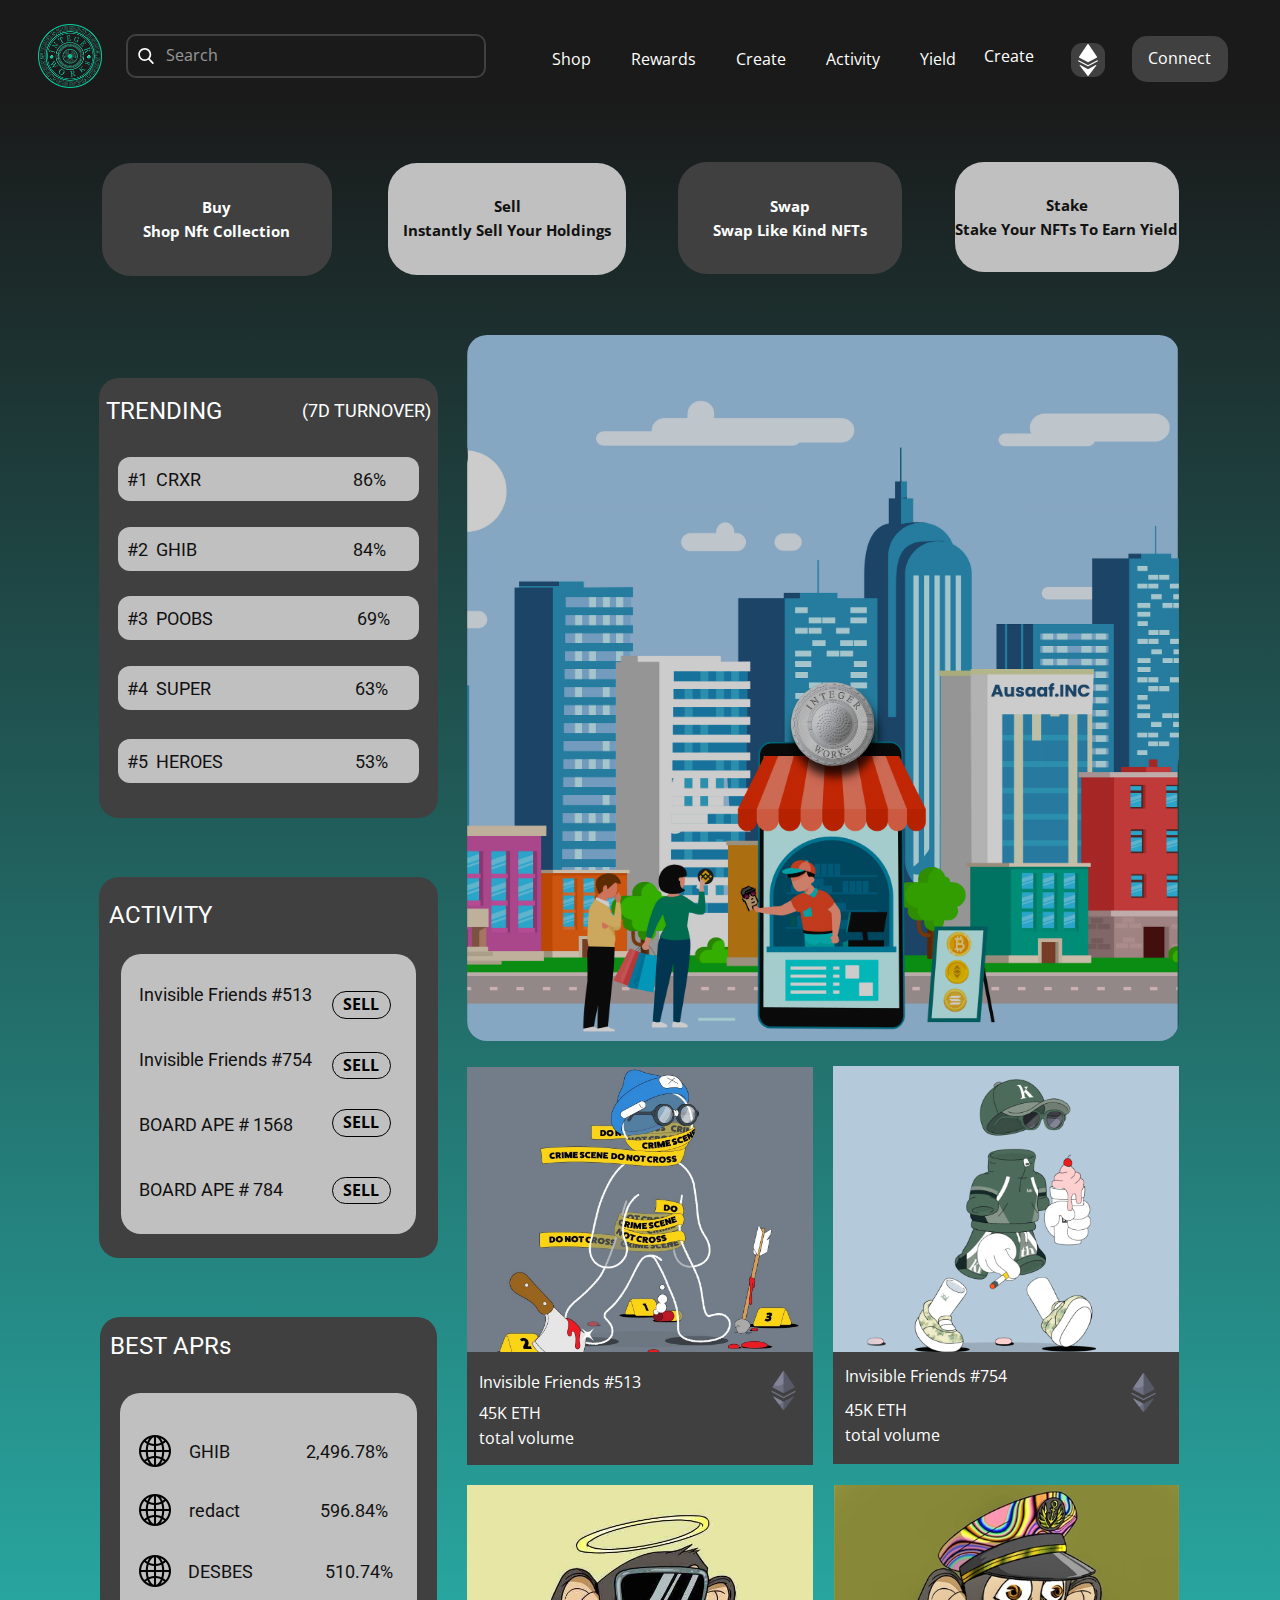
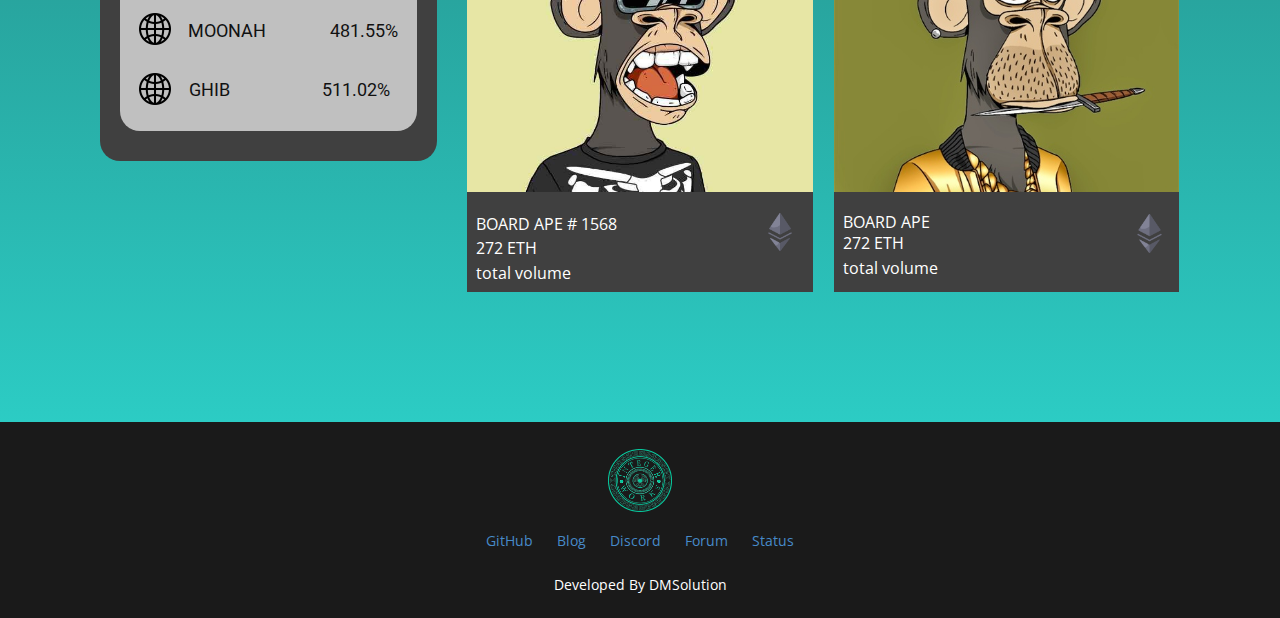
==== niko/index.html @ ab914bed "in" ====
<!DOCTYPE html>
<html style="font-size: 16px;" lang="en"><head>
    <meta name="viewport" content="width=device-width, initial-scale=1.0">
    <meta charset="utf-8">
    <meta name="keywords" content="">
    <meta name="description" content="">
    <title>Shop</title>
    <link rel="stylesheet" href="nicepage.css" media="screen">
<link rel="stylesheet" href="Shop.css" media="screen">
    <script class="u-script" type="text/javascript" src="jquery.js" defer=""></script>
    <script class="u-script" type="text/javascript" src="nicepage.js" defer=""></script>
    <meta name="generator" content="Nicepage 4.20.1, nicepage.com">
    <link rel="icon" href="images/favicon.png">
    <link id="u-theme-google-font" rel="stylesheet" href="https://fonts.googleapis.com/css?family=Roboto:100,100i,300,300i,400,400i,500,500i,700,700i,900,900i|Open+Sans:300,300i,400,400i,500,500i,600,600i,700,700i,800,800i">
    
    
    <script type="application/ld+json">{
		"@context": "http://schema.org",
		"@type": "Organization",
		"name": "Site1",
		"logo": "images/Untitled-removebg-preview.png"
}</script>
    <meta name="theme-color" content="#478ac9">
    <meta property="og:title" content="Shop">
    <meta property="og:description" content="">
    <meta property="og:type" content="website">
  </head>
  <body data-home-page="Shop.html" data-home-page-title="Shop" class="u-body u-xl-mode" data-lang="en"><header class="u-clearfix u-grey-90 u-header u-header" id="sec-7d41"><div class="u-clearfix u-sheet u-sheet-1">
        <a href="404.html" class="u-image u-logo u-image-1" data-image-width="501" data-image-height="498">
          <img src="images/Untitled-removebg-preview.png" class="u-logo-image u-logo-image-1">
        </a>
        <nav class="u-menu u-menu-one-level u-offcanvas u-menu-1">
          <div class="menu-collapse" style="font-size: 1rem; letter-spacing: 0px;">
            <a class="u-button-style u-custom-left-right-menu-spacing u-custom-padding-bottom u-custom-top-bottom-menu-spacing u-nav-link u-text-active-palette-1-base u-text-hover-palette-2-base" href="#">
              <svg class="u-svg-link" viewBox="0 0 24 24"><use xmlns:xlink="http://www.w3.org/1999/xlink" xlink:href="#menu-hamburger"></use></svg>
              <svg class="u-svg-content" version="1.1" id="menu-hamburger" viewBox="0 0 16 16" x="0px" y="0px" xmlns:xlink="http://www.w3.org/1999/xlink" xmlns="http://www.w3.org/2000/svg"><g><rect y="1" width="16" height="2"></rect><rect y="7" width="16" height="2"></rect><rect y="13" width="16" height="2"></rect>
</g></svg>
            </a>
          </div>
          <div class="u-custom-menu u-nav-container">
            <ul class="u-nav u-unstyled u-nav-1"><li class="u-nav-item"><a class="u-button-style u-nav-link u-text-active-palette-1-base u-text-hover-palette-2-base" href="Create.html" style="padding: 10px 20px;">Create</a>
</li></ul>
          </div>
          <div class="u-custom-menu u-nav-container-collapse">
            <div class="u-black u-container-style u-inner-container-layout u-opacity u-opacity-95 u-sidenav">
              <div class="u-inner-container-layout u-sidenav-overflow">
                <div class="u-menu-close"></div>
                <ul class="u-align-center u-nav u-popupmenu-items u-unstyled u-nav-2"><li class="u-nav-item"><a class="u-button-style u-nav-link" href="Create.html">Create</a>
</li></ul>
              </div>
            </div>
            <div class="u-black u-menu-overlay u-opacity u-opacity-70"></div>
          </div>
        </nav>
        <form action="#" method="get" class="u-border-2 u-border-grey-75 u-grey-90 u-radius-10 u-search u-search-left u-search-1">
          <button class="u-search-button" type="submit">
            <span class="u-search-icon u-spacing-10">
              <svg class="u-svg-link" preserveAspectRatio="xMidYMin slice" viewBox="0 0 56.966 56.966"><use xmlns:xlink="http://www.w3.org/1999/xlink" xlink:href="#svg-61bc"></use></svg>
              <svg xmlns="http://www.w3.org/2000/svg" xmlns:xlink="http://www.w3.org/1999/xlink" version="1.1" id="svg-61bc" x="0px" y="0px" viewBox="0 0 56.966 56.966" style="enable-background:new 0 0 56.966 56.966;" xml:space="preserve" class="u-svg-content"><path d="M55.146,51.887L41.588,37.786c3.486-4.144,5.396-9.358,5.396-14.786c0-12.682-10.318-23-23-23s-23,10.318-23,23  s10.318,23,23,23c4.761,0,9.298-1.436,13.177-4.162l13.661,14.208c0.571,0.593,1.339,0.92,2.162,0.92  c0.779,0,1.518-0.297,2.079-0.837C56.255,54.982,56.293,53.08,55.146,51.887z M23.984,6c9.374,0,17,7.626,17,17s-7.626,17-17,17  s-17-7.626-17-17S14.61,6,23.984,6z"></path></svg>
            </span>
          </button>
          <input class="u-search-input" type="search" name="search" value="" placeholder="Search">
        </form>
        <a href="404.html" class="u-border-hover-grey-15 u-border-none u-btn u-btn-round u-button-style u-grey-75 u-hover-grey-25 u-radius-15 u-btn-1">Connect</a><span class="u-file-icon u-grey-75 u-icon u-icon-rounded u-radius-11 u-icon-1"><img src="images/4125334-61c33ebb.png" alt=""></span>
        <nav class="u-menu u-menu-one-level u-offcanvas u-menu-2">
          <div class="menu-collapse">
            <a class="u-button-style u-nav-link" href="#">
              <svg class="u-svg-link" viewBox="0 0 24 24"><use xmlns:xlink="http://www.w3.org/1999/xlink" xlink:href="#svg-374e"></use></svg>
              <svg class="u-svg-content" version="1.1" id="svg-374e" viewBox="0 0 16 16" x="0px" y="0px" xmlns:xlink="http://www.w3.org/1999/xlink" xmlns="http://www.w3.org/2000/svg"><g><rect y="1" width="16" height="2"></rect><rect y="7" width="16" height="2"></rect><rect y="13" width="16" height="2"></rect>
</g></svg>
            </a>
          </div>
          <div class="u-custom-menu u-nav-container">
            <ul class="u-nav u-unstyled"><li class="u-nav-item"><a class="u-button-style u-nav-link" href="404.html">Shop</a>
</li><li class="u-nav-item"><a class="u-button-style u-nav-link" href="404.html">Rewards</a>
</li><li class="u-nav-item"><a class="u-button-style u-nav-link" href="404.html">Create</a>
</li><li class="u-nav-item"><a class="u-button-style u-nav-link" href="404.html">Activity</a>
</li><li class="u-nav-item"><a class="u-button-style u-nav-link" href="404.html">Yield</a>
</li></ul>
          </div>
          <div class="u-custom-menu u-nav-container-collapse">
            <div class="u-black u-container-style u-inner-container-layout u-opacity u-opacity-95 u-sidenav">
              <div class="u-inner-container-layout u-sidenav-overflow">
                <div class="u-menu-close"></div>
                <ul class="u-align-center u-nav u-popupmenu-items u-unstyled u-nav-4"><li class="u-nav-item"><a class="u-button-style u-nav-link" href="404.html">Shop</a>
</li><li class="u-nav-item"><a class="u-button-style u-nav-link" href="404.html">Rewards</a>
</li><li class="u-nav-item"><a class="u-button-style u-nav-link" href="404.html">Create</a>
</li><li class="u-nav-item"><a class="u-button-style u-nav-link" href="404.html">Activity</a>
</li><li class="u-nav-item"><a class="u-button-style u-nav-link" href="404.html">Yield</a>
</li></ul>
              </div>
            </div>
            <div class="u-black u-menu-overlay u-opacity u-opacity-70"></div>
          </div>
        </nav>
      </div></header>
    <section class="u-clearfix u-gradient u-section-1" id="sec-c556">
      <div class="u-clearfix u-sheet u-sheet-1">
        <a href="404.html" class="u-btn u-btn-round u-button-style u-grey-75 u-hover-grey-25 u-radius-29 u-btn-1">Buy<br>Shop Nft Collection
        </a>
        <a href="404.html" class="u-border-none u-btn u-btn-round u-button-style u-grey-25 u-hover-grey-75 u-radius-29 u-btn-2">Sell<br>Instantly Sell Your Holdings
        </a>
        <a href="404.html" class="u-border-none u-btn u-btn-round u-button-style u-grey-75 u-hover-grey-25 u-radius-29 u-btn-3">Swap<br>Swap Like Kind NFTs
        </a>
        <a href="404.html" class="u-border-none u-btn u-btn-round u-button-style u-grey-25 u-hover-grey-75 u-radius-29 u-btn-4">Stake<br>Stake Your NFTs To Earn Yield
        </a>
        <div class="u-clearfix u-layout-wrap u-layout-wrap-1">
          <div class="u-layout">
            <div class="u-layout-row">
              <div class="u-container-align-center u-container-style u-layout-cell u-size-60 u-layout-cell-1">
                <div class="u-container-layout u-container-layout-1">
                  <div class="u-container-style u-expanded-width u-grey-75 u-group u-radius-20 u-shape-round u-group-1">
                    <div class="u-container-layout u-container-layout-2">
                      <h4 class="u-text u-text-1">TRENDING</h4>
                      <h6 class="u-text u-text-default u-text-2">(7D TURNOVER)</h6>
                      <div class="u-container-style u-grey-25 u-group u-radius-12 u-shape-round u-group-2">
                        <div class="u-container-layout u-container-layout-3">
                          <h6 class="u-text u-text-3">#1&nbsp; CRXR&nbsp; &nbsp; &nbsp; &nbsp; &nbsp; &nbsp; &nbsp; &nbsp; &nbsp; &nbsp; &nbsp; &nbsp; &nbsp; &nbsp; &nbsp; &nbsp; &nbsp; &nbsp; &nbsp; 86%</h6>
                        </div>
                      </div>
                      <div class="u-container-style u-grey-25 u-group u-radius-12 u-shape-round u-group-3">
                        <div class="u-container-layout u-container-layout-4">
                          <h6 class="u-text u-text-4">#2&nbsp; GHIB&nbsp; &nbsp; &nbsp; &nbsp; &nbsp; &nbsp; &nbsp; &nbsp; &nbsp; &nbsp; &nbsp; &nbsp; &nbsp; &nbsp; &nbsp; &nbsp; &nbsp; &nbsp; &nbsp; &nbsp;84%</h6>
                        </div>
                      </div>
                      <div class="u-container-style u-grey-25 u-group u-radius-12 u-shape-round u-group-4">
                        <div class="u-container-layout u-container-layout-5">
                          <h6 class="u-text u-text-5">#3&nbsp; POOBS&nbsp; &nbsp; &nbsp; &nbsp; &nbsp; &nbsp; &nbsp; &nbsp; &nbsp; &nbsp; &nbsp; &nbsp; &nbsp; &nbsp; &nbsp; &nbsp; &nbsp; &nbsp; 69%</h6>
                        </div>
                      </div>
                      <div class="u-container-style u-grey-25 u-group u-radius-12 u-shape-round u-group-5">
                        <div class="u-container-layout u-container-layout-6">
                          <h6 class="u-text u-text-6">#4&nbsp; SUPER&nbsp; &nbsp; &nbsp; &nbsp; &nbsp; &nbsp; &nbsp; &nbsp; &nbsp; &nbsp; &nbsp; &nbsp; &nbsp; &nbsp; &nbsp; &nbsp; &nbsp; &nbsp; 63%</h6>
                        </div>
                      </div>
                      <div class="u-container-style u-grey-25 u-group u-radius-12 u-shape-round u-group-6">
                        <div class="u-container-layout u-container-layout-7">
                          <h6 class="u-text u-text-7">#5&nbsp; HEROES&nbsp; &nbsp; &nbsp; &nbsp; &nbsp; &nbsp; &nbsp; &nbsp; &nbsp; &nbsp; &nbsp; &nbsp; &nbsp; &nbsp; &nbsp; &nbsp; &nbsp;53%</h6>
                        </div>
                      </div>
                    </div>
                  </div>
                  <div class="u-container-style u-expanded-width u-grey-75 u-group u-radius-20 u-shape-round u-group-7">
                    <div class="u-container-layout u-container-layout-8">
                      <h4 class="u-text u-text-8">ACTIVITY</h4>
                      <div class="u-container-style u-grey-25 u-group u-radius-20 u-shape-round u-group-8">
                        <div class="u-container-layout u-container-layout-9">
                          <h6 class="u-text u-text-9"> Invisible Friends #513<br>
                            <br>
                            <br> Invisible Friends #754<br>
                            <br>
                            <br> BOARD APE # 1568<br>
                            <br>
                            <br> BOARD APE # 784&nbsp; &nbsp;&nbsp;<br>&nbsp; &nbsp; &nbsp; &nbsp; &nbsp; &nbsp;&nbsp;
                          </h6>
                          <a href="404.html" class="u-border-1 u-border-black u-btn u-btn-round u-button-style u-hover-black u-none u-radius-50 u-text-black u-text-hover-white u-btn-5">SELL</a>
                          <a href="404.html" class="u-border-1 u-border-black u-btn u-btn-round u-button-style u-hover-black u-none u-radius-50 u-text-black u-text-hover-white u-btn-6">SELL</a>
                          <a href="404.html" class="u-border-1 u-border-black u-btn u-btn-round u-button-style u-hover-black u-none u-radius-50 u-text-black u-text-hover-white u-btn-7">SELL</a>
                          <a href="404.html" class="u-border-1 u-border-black u-btn u-btn-round u-button-style u-hover-black u-none u-radius-50 u-text-black u-text-hover-white u-btn-8">SELL</a>
                        </div>
                      </div>
                    </div>
                  </div>
                  <div class="u-container-style u-grey-75 u-group u-radius-20 u-shape-round u-group-9">
                    <div class="u-container-layout u-container-layout-10">
                      <h4 class="u-text u-text-default u-text-10">BEST APRs</h4>
                      <div class="u-container-style u-grey-25 u-group u-radius-20 u-shape-round u-group-10">
                        <div class="u-container-layout u-container-layout-11"><span class="u-file-icon u-icon u-icon-1"><img src="images/2301129.png" alt=""></span>
                          <h6 class="u-text u-text-11">GHIB&nbsp; &nbsp; &nbsp; &nbsp; &nbsp; &nbsp; &nbsp; &nbsp; &nbsp; &nbsp;2,496.78%</h6><span class="u-file-icon u-icon u-icon-2"><img src="images/2301129.png" alt=""></span>
                          <h6 class="u-text u-text-12">redact&nbsp; &nbsp; &nbsp; &nbsp; &nbsp; &nbsp; &nbsp; &nbsp; &nbsp; &nbsp; 596.84%</h6><span class="u-file-icon u-icon u-icon-3"><img src="images/2301129.png" alt=""></span>
                          <h6 class="u-text u-text-13">DESBES&nbsp; &nbsp; &nbsp; &nbsp; &nbsp; &nbsp; &nbsp; &nbsp; &nbsp; 510.74%</h6><span class="u-file-icon u-icon u-icon-4"><img src="images/2301129.png" alt=""></span>
                          <h6 class="u-text u-text-14">MOONAH&nbsp; &nbsp; &nbsp; &nbsp; &nbsp; &nbsp; &nbsp; &nbsp; 481.55%</h6><span class="u-file-icon u-icon u-icon-5"><img src="images/2301129.png" alt=""></span>
                          <h6 class="u-text u-text-15">GHIB&nbsp; &nbsp; &nbsp; &nbsp; &nbsp; &nbsp; &nbsp; &nbsp; &nbsp; &nbsp; &nbsp; &nbsp;511.02%</h6>
                        </div>
                      </div>
                    </div>
                  </div>
                </div>
              </div>
            </div>
          </div>
        </div>
        <div class="u-container-style u-group u-image u-image-round u-radius-20 u-shading u-shape-rectangle u-image-1" data-image-width="4502" data-image-height="4500">
          <div class="u-container-layout u-valign-bottom u-container-layout-12"></div>
        </div>
        <div class="u-container-style u-grey-75 u-group u-group-12">
          <div class="u-container-layout u-container-layout-13">
            <img class="u-expanded-width u-image u-image-2" src="images/s1.jpeg" data-image-width="1140" data-image-height="1140">
            <p class="u-text u-text-default u-text-16"> Invisible Friends #513</p><span class="u-file-icon u-icon u-icon-6"><img src="images/4125334.png" alt=""></span>
            <p class="u-text u-text-default u-text-17">45K ETH<br>total volume
            </p>
          </div>
        </div>
        <div class="u-container-style u-grey-75 u-group u-shape-rectangle u-group-13">
          <div class="u-container-layout u-container-layout-14">
            <img class="u-expanded-width u-image u-image-3" src="images/s2.png" data-image-width="1000" data-image-height="1000">
            <p class="u-text u-text-default u-text-18"> Invisible Friends #754<br>
            </p><span class="u-file-icon u-icon u-icon-7"><img src="images/4125334.png" alt=""></span>
            <p class="u-text u-text-default u-text-19">45K ETH<br>total volume
            </p>
          </div>
        </div>
        <div class="u-container-style u-grey-75 u-group u-group-14">
          <div class="u-container-layout u-container-layout-15">
            <img class="u-expanded-width u-image u-image-4" src="images/b3.jpg" data-image-width="631" data-image-height="631">
            <p class="u-text u-text-default u-text-20">BOARD APE # 1568</p><span class="u-file-icon u-icon u-icon-8"><img src="images/4125334.png" alt=""></span>
            <p class="u-text u-text-default u-text-21"> 272 ETH<br>total volume
            </p>
          </div>
        </div>
        <div class="u-container-style u-grey-75 u-group u-group-15">
          <div class="u-container-layout u-container-layout-16">
            <img class="u-expanded-width u-image u-image-5" src="images/b4.jpg" data-image-width="500" data-image-height="500">
            <p class="u-text u-text-default u-text-22">BOARD APE</p><span class="u-file-icon u-icon u-icon-9"><img src="images/4125334.png" alt=""></span>
            <p class="u-text u-text-default u-text-23">272 ETH<br>total volume
            </p>
          </div>
        </div>
      </div>
    </section>
    
    
    <footer class="u-align-center u-clearfix u-footer u-grey-90 u-footer" id="sec-e75e"><div class="u-clearfix u-sheet u-sheet-1"><span class="u-file-icon u-icon u-icon-1"><img src="images/Untitled-removebg-preview.png" alt=""></span>
        <p class="u-small-text u-text u-text-variant u-text-1">
          <a target="_blank" rel="noopener noreferrer" class="hover:underline ml-4 u-active-none u-border-none u-btn u-button-style u-hover-none u-none u-text-palette-1-base u-btn-1">GitHub&nbsp; &nbsp; &nbsp;</a>
          <a target="_blank" class="hover:underline ml-4 u-active-none u-border-none u-btn u-button-style u-hover-none u-none u-text-palette-1-base u-btn-2">Blog&nbsp; &nbsp; &nbsp;</a>
          <a target="_blank" class="hover:underline ml-4 u-active-none u-border-none u-btn u-button-style u-hover-none u-none u-text-palette-1-base u-btn-3">Discord&nbsp; &nbsp; &nbsp;</a>
          <a target="_blank" class="hover:underline ml-4 u-active-none u-border-none u-btn u-button-style u-hover-none u-none u-text-palette-1-base u-btn-4">Forum&nbsp; &nbsp; &nbsp;</a>
          <a target="_blank" class="hover:underline ml-4 u-active-none u-border-none u-btn u-button-style u-hover-none u-none u-text-palette-1-base u-btn-5">Status</a>
          <br>
          <br>Developed By DMSolution<br>
        </p>
      </div></footer>
    <!-- <section class="u-backlink u-clearfix u-grey-80">
      <a class="u-link" href="https://nicepage.com/website-templates" target="_blank">
        <span>Website Templates</span>
      </a>
      <p class="u-text">
        <span>created with</span>
      </p>
      <a class="u-link" href="" target="_blank">
        <span>Website Builder Software</span>
      </a>. 
    </section> -->
  
</body></html>
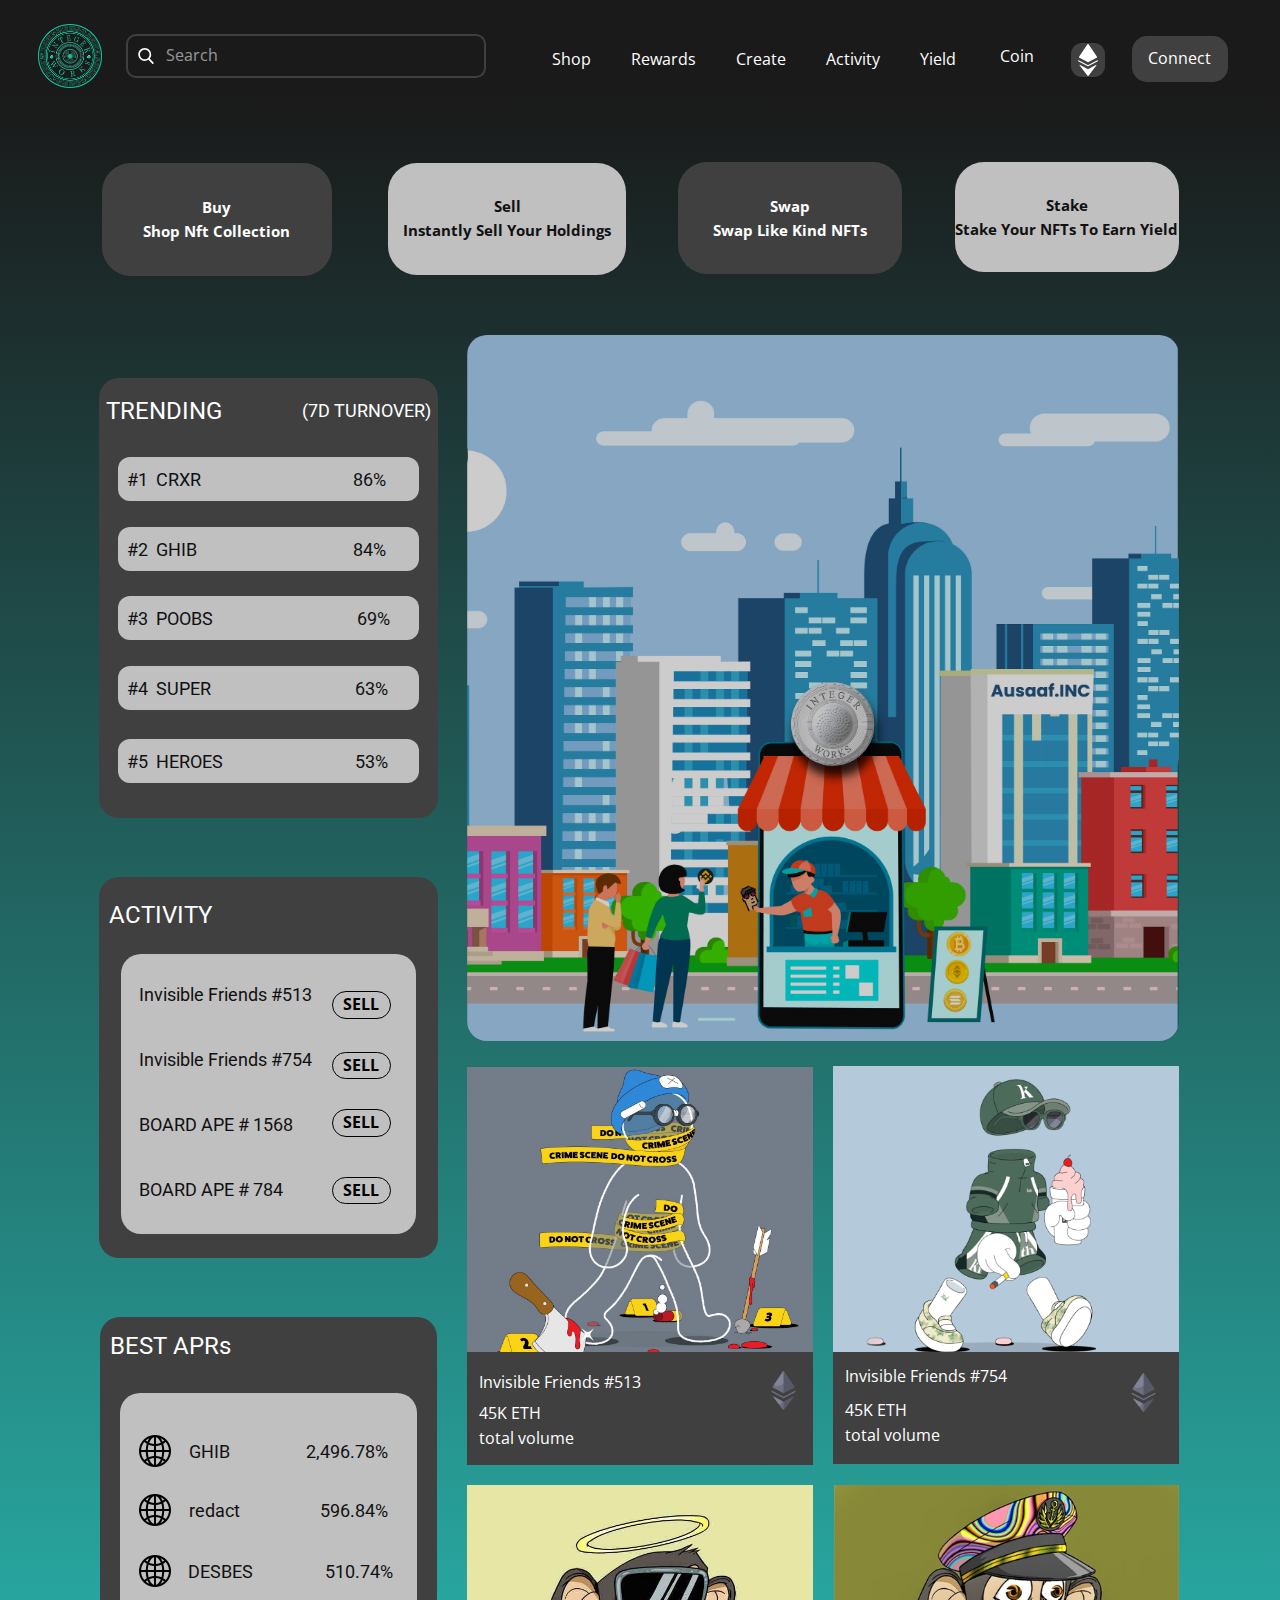
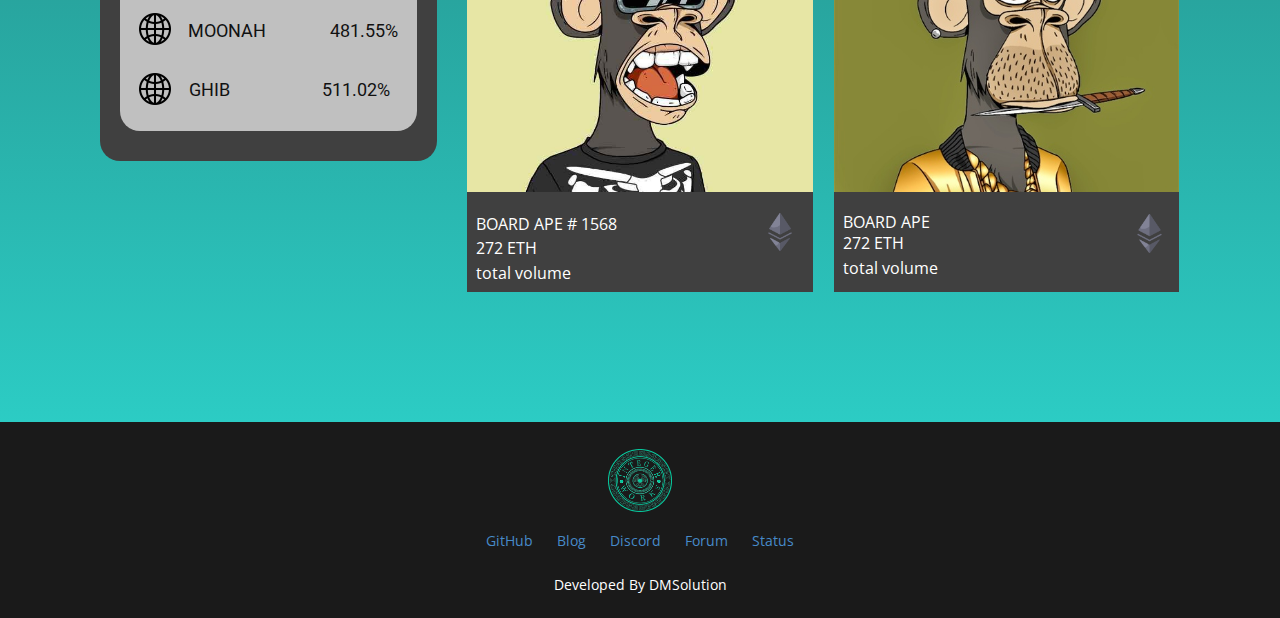
==== commit 451491fa: "Update index.html" ====
--- a/niko/index.html
+++ b/niko/index.html
@@ -38,14 +38,14 @@
             </a>
           </div>
           <div class="u-custom-menu u-nav-container">
-            <ul class="u-nav u-unstyled u-nav-1"><li class="u-nav-item"><a class="u-button-style u-nav-link u-text-active-palette-1-base u-text-hover-palette-2-base" href="Create.html" style="padding: 10px 20px;">Create</a>
+            <ul class="u-nav u-unstyled u-nav-1"><li class="u-nav-item"><a class="u-button-style u-nav-link u-text-active-palette-1-base u-text-hover-palette-2-base" href="Create.html" style="padding: 10px 20px;">Coin</a>
 </li></ul>
           </div>
           <div class="u-custom-menu u-nav-container-collapse">
             <div class="u-black u-container-style u-inner-container-layout u-opacity u-opacity-95 u-sidenav">
               <div class="u-inner-container-layout u-sidenav-overflow">
                 <div class="u-menu-close"></div>
-                <ul class="u-align-center u-nav u-popupmenu-items u-unstyled u-nav-2"><li class="u-nav-item"><a class="u-button-style u-nav-link" href="Create.html">Create</a>
+                <ul class="u-align-center u-nav u-popupmenu-items u-unstyled u-nav-2"><li class="u-nav-item"><a class="u-button-style u-nav-link" href="404.html">Create</a>
 </li></ul>
               </div>
             </div>
@@ -243,4 +243,4 @@
       </a>. 
     </section> -->
   
-</body></html>+</body></html>
